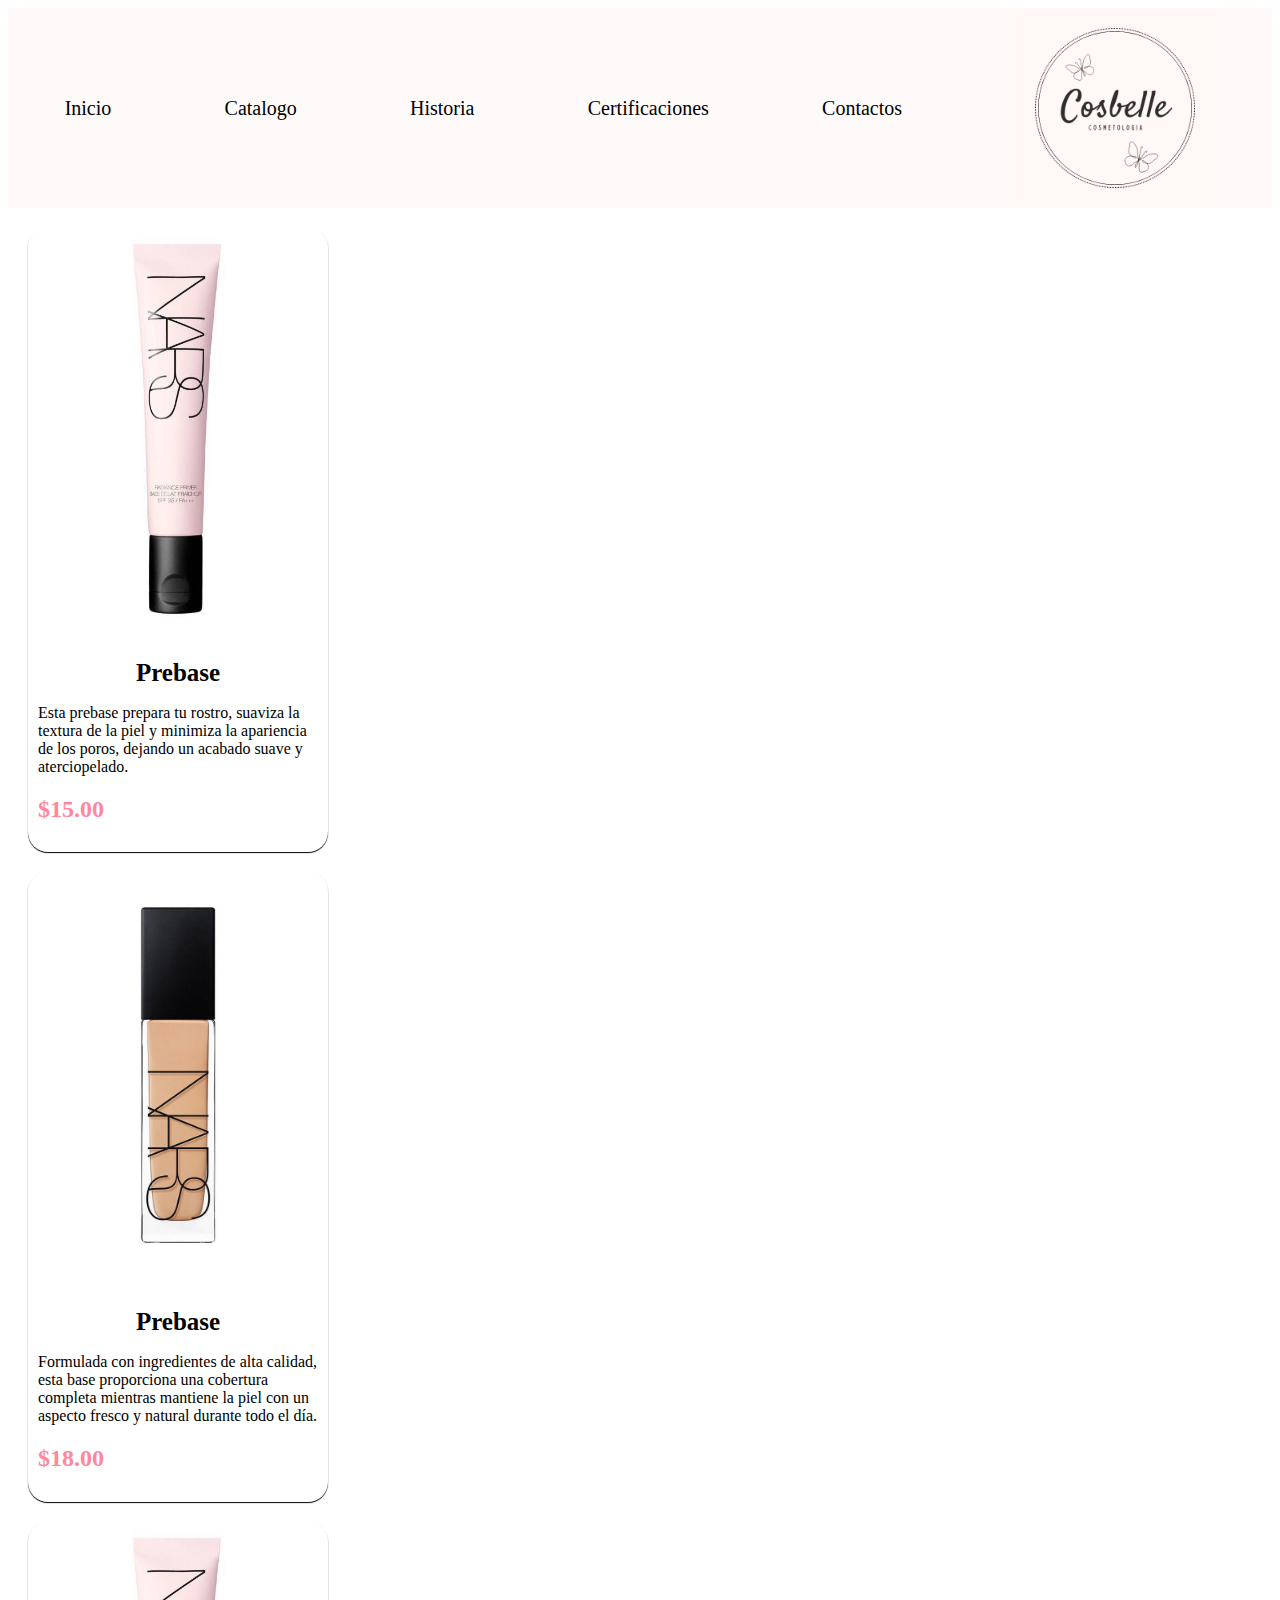
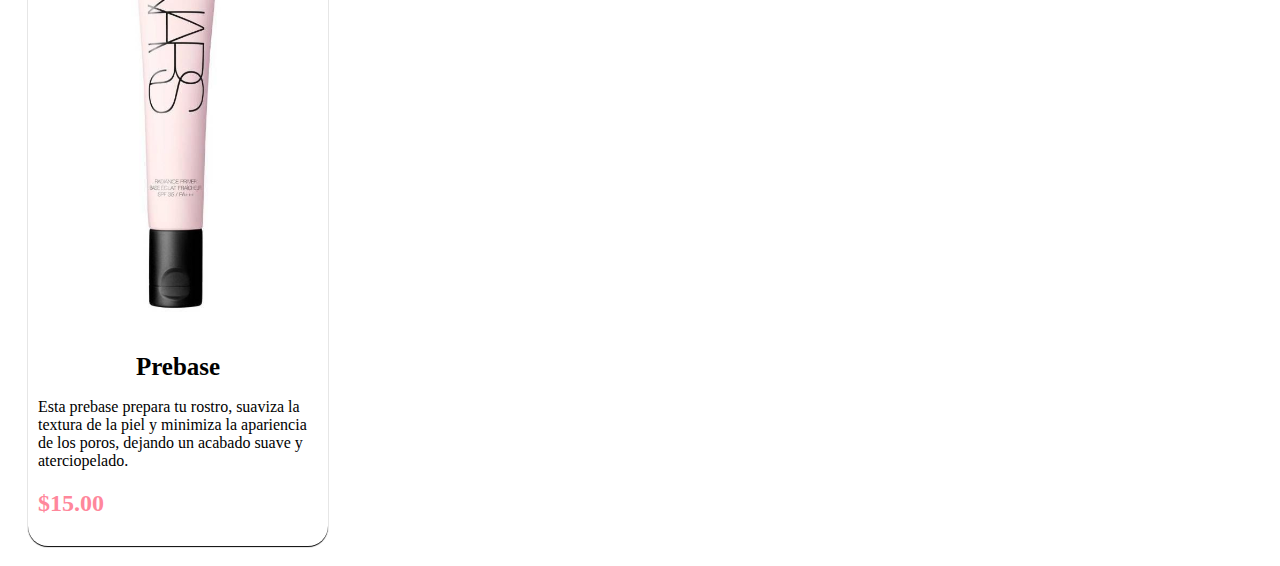
==== page/Catalogo.html @ 31697cd4 "Avance" ====
<!DOCTYPE html>
<html lang="en">
<head>
    <meta charset="UTF-8">
    <meta name="viewport" content="width=device-width, initial-scale=1.0">
    <link rel="stylesheet" href="../css/style.css">
    <title>Catalogo</title>
</head>
<body>
    <header>
        <nav>
            <a href="Inicio.html">Inicio</a> 
            <a href="Catalogo.html">Catalogo</a>
            <a href="Historia.html">Historia</a>
            <a href="#">Certificaciones</a>
            <a href="#">Contactos</a>
            <img src="../img/Logo nuevo.png" alt="snow" class="logo" >
        </nav>
    </header>

    <main>
        <div class="tarjeta">
            <img src="../img/Prebase.jpg" alt="prb">
            <div class="contenido">
                <h1>Prebase</h1>
                <p> Esta prebase prepara tu rostro, suaviza la textura de la piel y minimiza la apariencia de los poros, dejando un acabado suave y aterciopelado.</p>
                <h2>$15.00</h2>
            </div>
        </div>

        <div class="tarjeta">
            <img src="../img/Base.jpg" alt="prb">
            <div class="contenido">
                <h1>Prebase</h1>
                <p> Formulada con ingredientes de alta calidad, esta base proporciona una cobertura completa mientras mantiene la piel con un aspecto fresco y natural durante todo el día.</p>
                <h2>$18.00</h2>
            </div>
        </div>

        <div class="tarjeta">
            <img src="../img/Prebase.jpg" alt="prb">
            <div class="contenido">
                <h1>Prebase</h1>
                <p> Esta prebase prepara tu rostro, suaviza la textura de la piel y minimiza la apariencia de los poros, dejando un acabado suave y aterciopelado.</p>
                <h2>$15.00</h2>
            </div>
        </div>
    </main>

    <footer>

    </footer>
</body>
</html>
---- css/style.css ----
header{
    background-color: snow;
}

nav{
    display: flex;
    flex-direction: row;
    justify-content: space-around;
    align-items: center;
}

nav img{
    width: 200px;

}

nav a {
    text-decoration: none;
    color: black;
    font-size: 20px;
}

nav a:hover{
    text-decoration: underline;
}

.tarjeta{
    margin: 20px;
    width: 300px;
    border-radius: 20px;
    overflow: hidden;
    box-shadow: 0px 1px 1px;
}

.tarjeta img{
    width: 100%;
}

.tarjeta h1{
    text-align: center;
    font-size: 25px;
    color: black;
}

.tarjeta h2{
    color: rgb(255, 135, 155);
}

.contenido{
    padding: 10px;
}
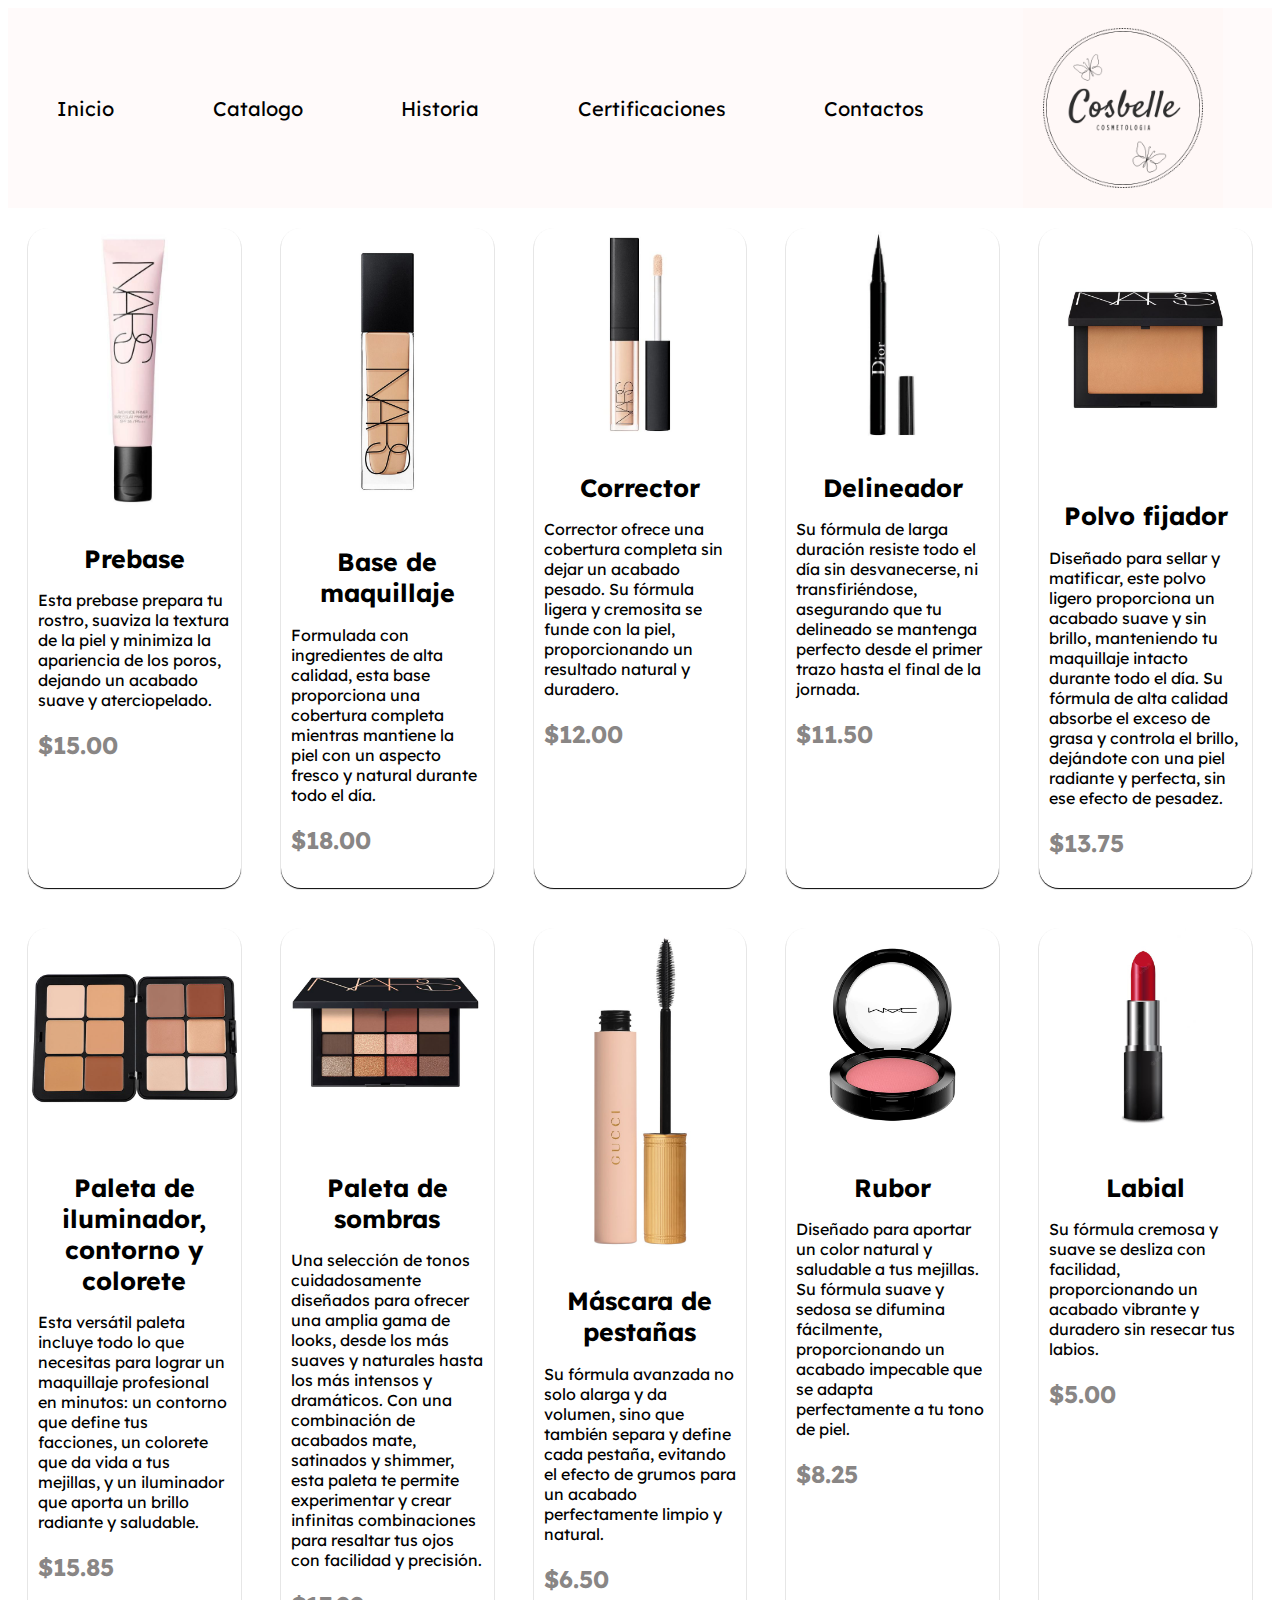
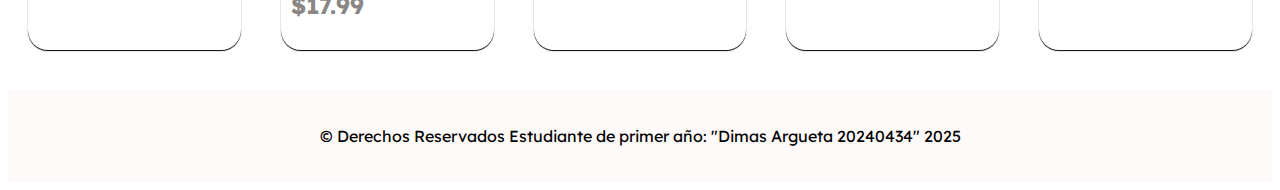
==== commit 8a90a7c4: "Cambios finales" ====
--- a/page/Catalogo.html
+++ b/page/Catalogo.html
@@ -19,6 +19,9 @@
     </header>
 
     <main>
+        <!-- Primer bloque -->
+        <div class="f1">
+        
         <div class="tarjeta">
             <img src="../img/Prebase.jpg" alt="prb">
             <div class="contenido">
@@ -29,26 +32,98 @@
         </div>
 
         <div class="tarjeta">
-            <img src="../img/Base.jpg" alt="prb">
+            <img src="../img/Base.jpg" alt="b">
             <div class="contenido">
-                <h1>Prebase</h1>
+                <h1>Base de maquillaje</h1>
                 <p> Formulada con ingredientes de alta calidad, esta base proporciona una cobertura completa mientras mantiene la piel con un aspecto fresco y natural durante todo el día.</p>
                 <h2>$18.00</h2>
             </div>
         </div>
 
         <div class="tarjeta">
-            <img src="../img/Prebase.jpg" alt="prb">
+            <img src="../img/Corrector.jpg" alt="co">
             <div class="contenido">
-                <h1>Prebase</h1>
-                <p> Esta prebase prepara tu rostro, suaviza la textura de la piel y minimiza la apariencia de los poros, dejando un acabado suave y aterciopelado.</p>
-                <h2>$15.00</h2>
+                <h1>Corrector</h1>
+                <p> Corrector ofrece una cobertura completa sin dejar un acabado pesado. Su fórmula ligera y cremosita se funde con la piel, proporcionando un resultado natural y duradero.</p>
+                <h2>$12.00</h2>
             </div>
         </div>
+
+        <div class="tarjeta">
+            <img src="../img/576e132bc6ef375e298ca519d24dbaf6.jpg" alt="del">
+            <div class="contenido">
+                <h1>Delineador</h1>
+                <p>Su fórmula de larga duración resiste todo el día sin desvanecerse, ni transfiriéndose, asegurando que tu delineado se mantenga perfecto desde el primer trazo hasta el final de la jornada.</p>
+                <h2>$11.50</h2>
+            </div>
+        </div>
+
+        <div class="tarjeta">
+            <img src="../img/polvo fijador.jpg" alt="pol">
+            <div class="contenido">
+                <h1>Polvo fijador</h1>
+                <p>Diseñado para sellar y matificar, este polvo ligero proporciona un acabado suave y sin brillo, manteniendo tu maquillaje intacto durante todo el día. Su fórmula de alta calidad absorbe el exceso de grasa y controla el brillo, dejándote con una piel radiante y perfecta, sin ese efecto de pesadez.</p>
+                <h2>$13.75</h2>
+            </div>
+        </div>
+
+    </div>
+   
+    <!-- Segundo bloque  -->
+   
+    <div class="f2">
+        
+        <div class="tarjeta">
+            <img src="../img/Paleta de color.jpg" alt="pal">
+            <div class="contenido">
+                <h1>Paleta de iluminador, contorno y colorete</h1>
+                <p>Esta versátil paleta incluye todo lo que necesitas para lograr un maquillaje profesional en minutos: un contorno que define tus facciones, un colorete que da vida a tus mejillas, y un iluminador que aporta un brillo radiante y saludable.</p>
+                <h2>$15.85</h2>
+            </div>
+        </div>
+
+        <div class="tarjeta">
+            <img src="../img/Paleta de sombras.jpg" alt="pal">
+            <div class="contenido">
+                <h1>Paleta de sombras</h1>
+                <p>Una selección de tonos cuidadosamente diseñados para ofrecer una amplia gama de looks, desde los más suaves y naturales hasta los más intensos y dramáticos. Con una combinación de acabados mate, satinados y shimmer, esta paleta te permite experimentar y crear infinitas combinaciones para resaltar tus ojos con facilidad y precisión.</p>
+                <h2>$17.99</h2>
+            </div>
+        </div>
+
+        <div class="tarjeta">
+            <img src="../img/Mascara de pestañas.jpg" alt="pal">
+            <div class="contenido">
+                <h1>Máscara de pestañas</h1>
+                <p>Su fórmula avanzada no solo alarga y da volumen, sino que también separa y define cada pestaña, evitando el efecto de grumos para un acabado perfectamente limpio y natural.</p>
+                <h2>$6.50</h2>
+            </div>
+        </div>
+
+        <div class="tarjeta">
+            <img src="../img/rubor.jpg" alt="pal">
+            <div class="contenido">
+                <h1>Rubor</h1>
+                <p>Diseñado para aportar un color natural y saludable a tus mejillas. Su fórmula suave y sedosa se difumina fácilmente, proporcionando un acabado impecable que se adapta perfectamente a tu tono de piel. </p>
+                <h2>$8.25</h2>
+            </div>
+        </div>
+
+        <div class="tarjeta">
+            <img src="../img/Labial.jpg" alt="pal">
+            <div class="contenido">
+                <h1>Labial</h1>
+                <p>Su fórmula cremosa y suave se desliza con facilidad, proporcionando un acabado vibrante y duradero sin resecar tus labios.</p>
+                <h2>$5.00</h2>
+            </div>
+        </div>
+    
+    </div>
+    
     </main>
 
     <footer>
-
+        <p> © Derechos Reservados  Estudiante de primer año: "Dimas Argueta 20240434" 2025 </p>
     </footer>
 </body>
 </html>--- a/css/style.css
+++ b/css/style.css
@@ -1,3 +1,10 @@
+@import url('https://fonts.googleapis.com/css2?family=Lexend+Deca:wght@100..900&display=swap');
+
+
+body{
+    font-family: "Lexend Deca", sans-serif;
+}
+
 header{
     background-color: snow;
 }
@@ -32,6 +39,11 @@
     box-shadow: 0px 1px 1px;
 }
 
+.tarjeta:hover{
+    background-color: snow;
+    transform: scale(1.05);
+}
+
 .tarjeta img{
     width: 100%;
 }
@@ -43,12 +55,69 @@
 }
 
 .tarjeta h2{
-    color: rgb(255, 135, 155);
+    color: #898685;
 }
 
 .contenido{
     padding: 10px;
 }
 
+.f1 {
+    display: flex;
+    justify-content: center;
+}
+
+.f2 {
+    display: flex;
+    justify-content: center;
+}
+
+.producto{
+    margin-top: 50px;
+    background-color: #dddcdb;
+}
 
 
+.imagen{
+   display: flex;
+   justify-content: center;
+   margin-bottom: 20px;
+}
+
+.imagen img{
+    width: 300px;
+}
+
+.orden_1{
+    display: flex;
+   justify-content: center;
+}
+
+.orden_2{
+    display: flex;
+   justify-content: center;
+}
+
+
+.boton{
+    background-color: snow;
+    border: none;
+    color: black;
+    padding: 8px 5px;
+    text-decoration: none;
+    border-radius: 5px;
+    margin-left: 900px;
+}
+
+footer {
+    background-color: snow;
+    text-align: center;
+    padding: 20px;
+    margin-top: 20px;
+}
+
+
+.titulo{
+    text-align: center;
+}
+
